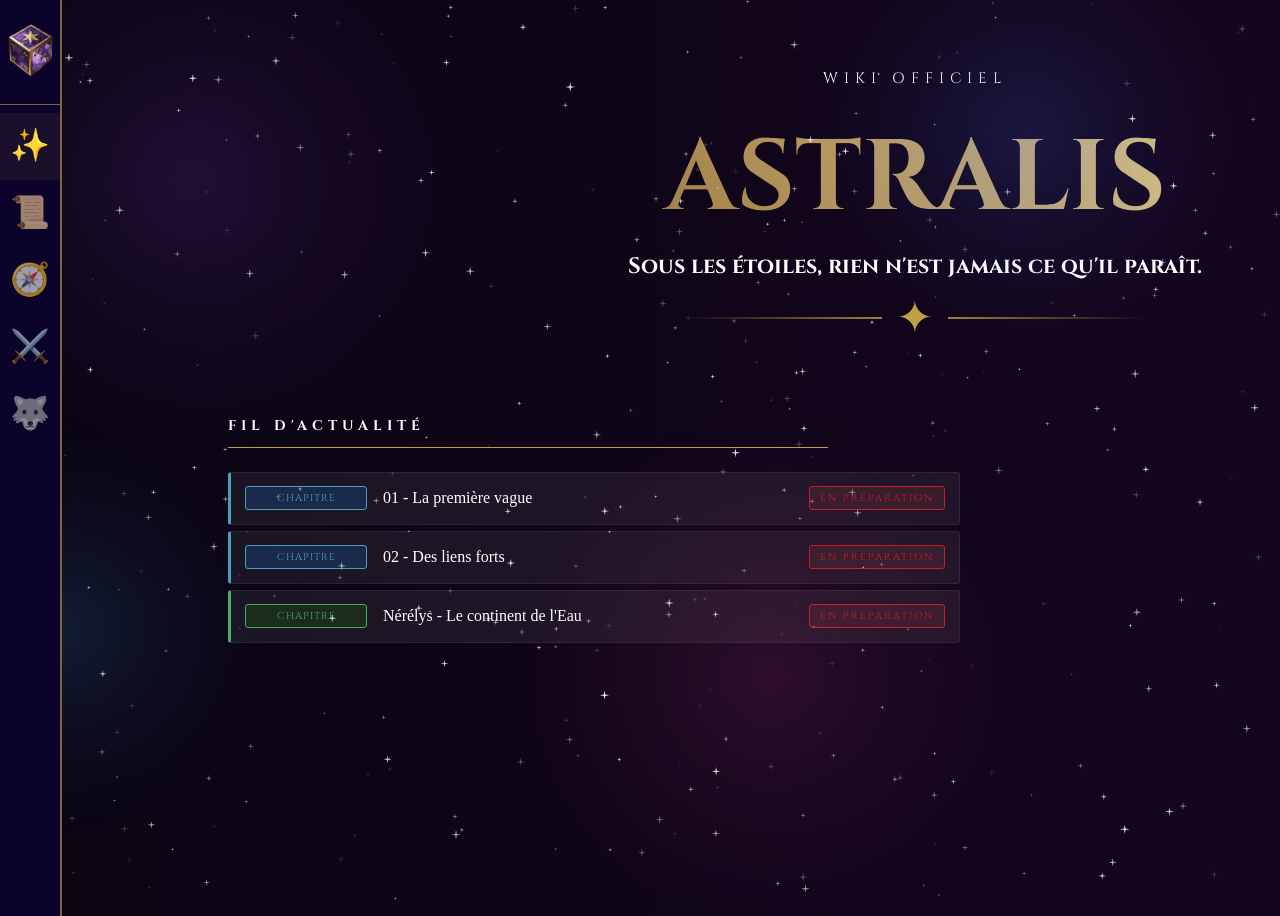
==== accueil.html @ ad4b7b0e "Premier test" ====
<!DOCTYPE html>
<html>
  <head>
    <title>Astralis - Wiki Officiel</title>
    <link rel="icon" type="image/png" href="favicon.png">
    <link rel="stylesheet" href="style.css">
    <link href="https://fonts.googleapis.com/css2?family=Cinzel:wght@700&family=Crimson+Text:ital@1&display=swap" rel="stylesheet">
  </head>
  
  <body>
  <canvas id="stars"></canvas>

    <div class="header">
      <div class="wiki-label">Wiki Officiel</div>
      <h1>ASTRALIS</h1>
      <h3>Sous les étoiles, rien n'est jamais ce qu'il paraît.</h6>
      <div class="divider">
        <div class="divider-line"></div>
        <div class="divider-diamond">✦</div>
        <div class="divider-line"></div>
      </div>
    </div>
    
  <nav>
  <div class="sidebar">
    <div class="sidebar-logo">
    <img class="logo-icon" src="logode.png" alt="Logo Astralis">
    <span class="logo-text">ASTRALIS</span>
  </div>
    <ul>
      <li class="active">
        <a href="accueil.html">
          <span class="sidebar-icon">✨</span>
          <span>Accueil</span>
        </a>
      </li>
      <li>
        <a href="lore.html">
          <span class="sidebar-icon">📜</span>
          <span>Lore</span>
        </a>
      </li>
      <li>
        <a href="carte.html">
          <span class="sidebar-icon">🧭</span>
          <span>Carte</span>
        </a>
      </li>
      <li>
        <a href="personnages.html">
          <span class="sidebar-icon">⚔️</span>
          <span>Héros</span>
        </a>
      </li>
      <li>
        <a href="bestiaire.html">
          <span class="sidebar-icon">🐺</span>
          <span>Bestiaire</span>
        </a>
      </li>
    </ul>
  </div>
  </nav>

  <section class="fil-actu">
  <h2 class="section-titre">Fil d'Actualité</h2>

  <a href="chapitre1.html"
  <div class="actu-item">
    <span class="actu-type chapitre">Chapitre</span>
    <span class="actu-nom">01 - La première vague</span>
    <span class="actu-statut preparation">En préparation</span>
  </div>
  </a>

  <a href="chapitre2.html"
  <div class="actu-item">
    <span class="actu-type chapitre">Chapitre</span>
    <span class="actu-nom">02 - Des liens forts</span>
    <span class="actu-statut preparation">En préparation</span>
  </div>
  </a>

  <a href="nerelys.html"
  <div class="actu-item">
    <span class="actu-type carte">Chapitre</span>
    <span class="actu-nom">Nérélys - Le continent de l'Eau</span>
    <span class="actu-statut preparation">En préparation</span>
  </div>
  </a>

  </section>

  <script src="script.js"></script>
  </body>
</html>
---- style.css ----
/* Fondu entrée accueil */
body {
  animation: fadeIn 1s ease forwards;
}

@keyframes fadeIn {
  from { opacity: 0; }
  to   { opacity: 1; }
}

/* Accueil */
body {
  background: linear-gradient(to right, #0a0513, #15061f);
  display: flex;
  flex-direction: column;
  align-items: flex-start; 
  padding-top: 60px; 
  min-height: 100vh;
  box-sizing: border-box;
}

/* Etoiles */
canvas#stars {
    position: fixed;
    top: 0;
    left: 0;
    width: 100%;
    height: 100%;
    z-index: 0;
    pointer-events: none;
}

.header {
  text-align: center;
  margin-left: 600px;
}

.wiki-label {
  font-family: 'Cinzel', serif;
  font-size: 15px;
  letter-spacing: 6px;
  color: #ffffff;
  text-transform: uppercase;
  margin-bottom: 40px;
}

h1 {
  font-family: 'Cinzel', serif;
  font-size: 100px;
  font-weight: 700;
  color: #c9a84c;
  margin: 0;
  line-height: 1;
  
  color: transparent;
  background-image: linear-gradient(60deg, #9c7944, #ddc78a);
  background-clip: text;
  padding-bottom: .2rem;
}

h3 {
  font-family: 'Cinzel', serif;
  font-size: 22px;
  color: #ffffff;
  margin: 20px;
}

/* Ligne de séparation */

.divider {
  display: flex;
  align-items: center;
  justify-content: center;
  gap: 14px;
  margin-top: -10px;
}

.divider-line {
  width: 200px;
  height: 2px;
  background: linear-gradient(to right, transparent, #c0a046);
  opacity: 0.8;
}

.divider-line:last-child {
  background: linear-gradient(to left, transparent, #c0a046);
}

.divider-diamond {
  color: #c0a046;
  font-size: 45px;
}


/* Menu latéral */
.sidebar {
  position: fixed;
  top: 0px;
  left: -50px;
  width: 110px;
  height: 100vh;
  background-color: #0b0329;
  overflow: hidden;
  transition: width 0.32s cubic-bezier(.4,0,.2,1);
  color: white;
  border-right: 2px solid rgba(201, 168, 76, 0.603);
  z-index: 200;
  display: flex;
  flex-direction: column;
  padding: 20px 0;
  gap: 2px;
}
.sidebar:hover {
  width: 260px;
}
.sidebar li {
  display: flex;
  align-items: center;
  gap: 14px;
  padding: 12px 20px;
  cursor: pointer;
  position: relative;
  color: rgba(230, 229, 229, 0.603);
  transition: color 0.2s, background 0.2s;
  white-space: nowrap;
  font-family: 'Cinzel', serif;
  font-size: 17px;
  letter-spacing: 2px;
}

.sidebar li:hover {
  color: #d6d1c2;
  background: rgba(255, 255, 253, 0.08);
}

.sidebar-icon {
  font-size: 32px;
  min-width: 32px;
  text-align: center;
  flex-shrink: 0;
}
/* Logo Dé */
.sidebar-logo {
  display: flex;
  align-items: center;
  gap: 1px;
  padding: 5px 20px;
  margin-bottom: -10px;
  border-bottom: 1px solid rgba(201, 168, 76, 0.603);
  overflow: hidden;
}

.logo-icon {
  width: 90px;
  height: 90px;
  min-width: 90px;
  object-fit: contain;
  flex-shrink: 0;
  mix-blend-mode: lighten; 
  margin-left: 16px;
  margin-top: -16px;
}

.logo-text {
  font-family: 'Cinzel', serif;
  font-size: 18px;
  letter-spacing: 3px;
  color: #ecd8ac;
  white-space: nowrap;
  opacity: 0;
  transition: opacity 0.2s ease;
  margin-top: -22px;
}

.sidebar:hover .logo-text {
  opacity: 1;
}

.sidebar ul li a {
    text-decoration: none;
    color: inherit;
    display: flex;
    align-items: center;
    gap: 10px;
}

.sidebar ul li.active {
    color: #c9a84c;
    background: rgba(201,168,76,0.08);
}

/* — FIL D'ACTU — */
.fil-actu {
  margin: 60px auto;
  margin-left: 180px;
  max-width: 600px;
  padding: 0 40px;
}

.section-titre {
  font-family: 'Cinzel', serif;
  font-size: 14px;
  letter-spacing: 5px;
  text-transform: uppercase;
  color: #ffffff;
  margin-bottom: 24px;
  padding-bottom: 12px;
  border-bottom: 1px solid #c0a046;
}

.actu-nom {
  color: white; 
}
  

.actu-item {
  display: flex;
  align-items: center;
  gap: 16px;
  padding: 8px 14px;
  margin-bottom: 6px;
  background: rgba(167, 167, 167, 0.103);
  border: 1px solid rgba(255, 255, 255, 0.07);
  border-radius: 3px;
  border-left: 3px solid;
  cursor: pointer;
  transition: all 0.3s ease;
  width: 700px;
  height: 35px;
}

.actu-type {
  font-family: 'Cinzel', serif;
  font-size: 10px;
  letter-spacing: 1px;
  text-transform: uppercase;
  padding: 4px 10px;
  border-radius: 3px;
  border: 1px solid;
  min-width: 100px;
  text-align: center;
}

/* Couleurs par type */
.actu-type.chapitre   { background: #1a2a4a; color: #4a9ebb; border-color: #4a9ebb; }
.actu-type.personnage { background: #424018; color: #c2a731; border-color: #c2a731; }
.actu-type.bestiaire  { background: #2a1010; color: #cf3429; border-color: #cf3429; }
.actu-type.carte      { background: #1c2c1c; color: #4aaa6a; border-color: #4aaa6a; }
.actu-type.divinite   { background: #3b243b; color: #d961e4; border-color: #d961e4; }

.actu-item:has(.actu-type.chapitre)   { border-left-color: #4a9ebb; }
.actu-item:has(.actu-type.personnage) { border-left-color: #c2a731; }
.actu-item:has(.actu-type.bestiaire)  { border-left-color: #cf3429; }
.actu-item:has(.actu-type.carte)      { border-left-color: #4aaa6a; }
.actu-item:has(.actu-type.divinite)   { border-left-color: #d961e4; }

/* Néon hover de la couleur du type */
.actu-item:has(.actu-type.chapitre):hover {
  box-shadow: 0 0 14px rgba(74, 158, 187, 0.5),
              inset 0 0 18px rgba(74, 158, 187, 0.08);
  border-color: rgba(74, 158, 187, 0.4);
  border-left-color: #4a9ebb;
}
.actu-item:has(.actu-type.personnage):hover {
  box-shadow: 0 0 14px rgba(194, 167, 49, 0.5),
              inset 0 0 18px rgba(194, 167, 49, 0.08);
  border-color: rgba(194, 167, 49, 0.4);
  border-left-color: #c2a731;
}
.actu-item:has(.actu-type.bestiaire):hover {
  box-shadow: 0 0 14px rgba(207, 52, 41, 0.5),
              inset 0 0 18px rgba(207, 52, 41, 0.08);
  border-color: rgba(207, 52, 41, 0.4);
  border-left-color: #cf3429;
}
.actu-item:has(.actu-type.carte):hover {
  box-shadow: 0 0 14px rgba(74, 170, 106, 0.5),
              inset 0 0 18px rgba(74, 170, 106, 0.08);
  border-color: rgba(74, 170, 106, 0.4);
  border-left-color: #4aaa6a;
}
.actu-item:has(.actu-type.divinite):hover {
  box-shadow: 0 0 14px rgba(217, 97, 228, 0.5),
              inset 0 0 18px rgba(217, 97, 228, 0.08);
  border-color: rgba(217, 97, 228, 0.4);
  border-left-color: #d961e4;
}

/* Statut fil d'actualité */
.actu-statut {
  font-family: 'Cinzel', serif;
  font-size: 10px;
  letter-spacing: 2px;
  text-transform: uppercase;
  padding: 4px 10px;
  border: 1px solid;
  border-radius: 3px;
  margin-left: auto;
}

.actu-statut.termine  { color: #4aaa6a; border-color: #4aaa6a; background-color: #4aaa6a2a; }
.actu-statut.nouveau  { color: #c0a046; border-color: #c0a046; background-color: #c0a04621; }
.actu-statut.maj      { color: #4a9ebb; border-color: #4a9ebb; background-color: #4a9fbb23;}
.actu-statut.preparation { color: #c91e1e; border-color: #c91e1e; background-color: #bb4a4a23;}

.fil-actu a {
  text-decoration: none;
  color: inherit;
}

/* Lore */
/*Cases */
.arcs-section {
  padding: 60px 40px;
  display: flex;
  justify-content: center;
  margin-left: -85px;
}

.arcs-grid {
  display: grid;
  grid-template-columns: repeat(4, 160px);
  gap: 20px;
}

.arc-card {
  border: 1px solid #c9a84c;
  border-radius: 8px;
  padding: 24px 16px;
  display: flex;
  flex-direction: column;
  align-items: center;
  gap: 10px;
  background: rgba(255, 255, 255, 0.04);
  cursor:pointer ;
  transition: background 0.3s, box-shadow 0.3s;
}

.arc-card:hover {
  background: rgba(201, 168, 76, 0.1);
  box-shadow: 0 0 12px rgba(201, 168, 76, 0.3);
}

.arc-number {
  font-family: 'Cinzel', serif;
  font-size: 1.4rem;
  color: #c9a84c;
}

.arc-title {
  font-family: 'Cinzel', serif;
  font-size: 0.75rem;
  color: #ffffff;
  text-align: center;
  letter-spacing: 0.05em;
  text-transform: uppercase;
}

.arc-link {
  text-decoration: none;
  color: inherit;
}

/*Spoil Warning */
.spoil-zone {
  position: relative;
  margin-left: -20px;
  margin-top: 300px;
  max-width: 660px;
  min-height: 300px;
}

.spoil-nuage {
  position: absolute;
  inset: -80px -120px;
  z-index: 2;
  display: flex;
  align-items: center;
  justify-content: center;
  transition: opacity 1.5s ease, filter 1.5s ease;
}

.nuage-img {
  position: absolute;
  inset: 0;
  width: 200%;
  height: 130%;
  object-fit: cover;
  opacity: 0.70;
  margin-left: -300px;
}

.spoil-texte-zone {
  position: relative;
  z-index: 3;
  display: flex;
  flex-direction: column;
  align-items: center;
  gap: 30px;
  text-align: center;
  padding: 150px;
  margin-top: 100px;
}

.spoil-nuage.dissipe {
  opacity: 0;
  filter: blur(20px);
  pointer-events: none;
}

.spoil-content {
  filter: blur(8px);
  transition: filter 1.5s ease;
}

.spoil-zone:has(.dissipe) .spoil-content {
  filter: none;
}

.spoil-message p {
  font-family: 'Cinzel', serif;
  font-size: 1,5rem;
  color: #e8d8a0;
  line-height: 2;
  letter-spacing: 0.06em;
  text-align: center;
  text-shadow: 0 0 12px rgba(70, 16, 170, 0.658);
  margin-bottom: 30px;
}

.spoil-message em {
  color: #c9a84c;
}

.spoil-passer {
  font-family: 'Cinzel', serif;
  font-size: 0.78rem;
  letter-spacing: 0.15em;
  color: #1a0f2e;
  background: #c9a84c;
  border: none;
  border-radius: 50px;
  padding: 10px 28px;
  cursor: pointer;
  transition: background 0.3s, box-shadow 0.3s;
}

.spoil-passer:hover {
  background: #e8d8a0;
  box-shadow: 0 0 14px rgba(201, 168, 76, 0.4);
}

/* Lore Spoil */
.spoil-content p {
  font-family: 'Crimson Text', Georgia, serif;
  font-size: 1.30rem;
  line-height: 2;
  color: #d3c4a0;
  margin-bottom: 28px;
  text-align: left;
}

.lore-titre {
  font-family: 'Cinzel', serif;
  color: #c9a84c;
  font-weight: 700;
  font-size: 1.2rem;
}

/* Chapitres */ 
.chapitre-wrapper {
  margin-left: 400px;
  margin-top: 100px;
  padding: 60px 60px 80px 60px;
  max-width: 820px;
  color: #e8d8a0;
  min-height: 100vh;
}

.chapitre-content {
  background: rgba(10, 5, 25, 0.6);
  backdrop-filter: blur(4px);
  border-radius: 30px;
  padding: 40px 50px;
  margin-bottom: 100px;
}

.chapitre-header {
  text-align: center;
  margin-bottom: 60px;
}

.chapitre-label {
  font-family: 'Cinzel', serif;
  font-size: 0.85rem;
  letter-spacing: 0.25em;
  color: #ffffff;
  margin-bottom: 12px;
}

.chapitre-title {
  font-family: 'Cinzel', serif;
  font-size: 2.4rem;
  color: #c9a84c;
  font-weight: 700;
  margin-bottom: 24px;
}

.chapitre-content p {
  font-family: 'Crimson Text', Georgia, serif;
  font-size: 1.30rem;
  line-height: 2;
  color: #d3c4a0;
  margin-bottom: 28px;
  text-align: left;
}

.chapitre-content .italique {
  font-style: italic;
  color: #c8bfa0;
}

.dialogue-block {
  border-left: 2px solid #bbac78;
  padding-left: 24px;
  margin: 32px 0;
}

.dialogue-block p {
  font-family: 'Crimson Text', Georgia, serif;
  font-size: 1.3rem;
  line-height: 2;
  color: #d6d6d6;
  margin-bottom: 16px;
}

.chapitre-nav {
  margin-top: 80px;
  padding-top: 50px;
  border-top: 1px solid #c9a84c33;
  display: flex;
  justify-content: center;
  padding-bottom: 60px;
}

.chapitre-retour {
  font-family: 'Cinzel', serif;
  font-size: 0.85rem;
  color: #c9a84c;
  text-decoration: none;
  letter-spacing: 0.1em;
  transition: color 0.3s, background 0.3s, box-shadow 0.3s;
  border: 1px solid #c9a84c;
  border-radius: 50px;
  padding: 10px 28px;
}

.chapitre-retour:hover {
  color: #1a0f2e;
  background: #c9a84c;
  box-shadow: 0 0 14px rgba(201, 168, 76, 0.4);
}
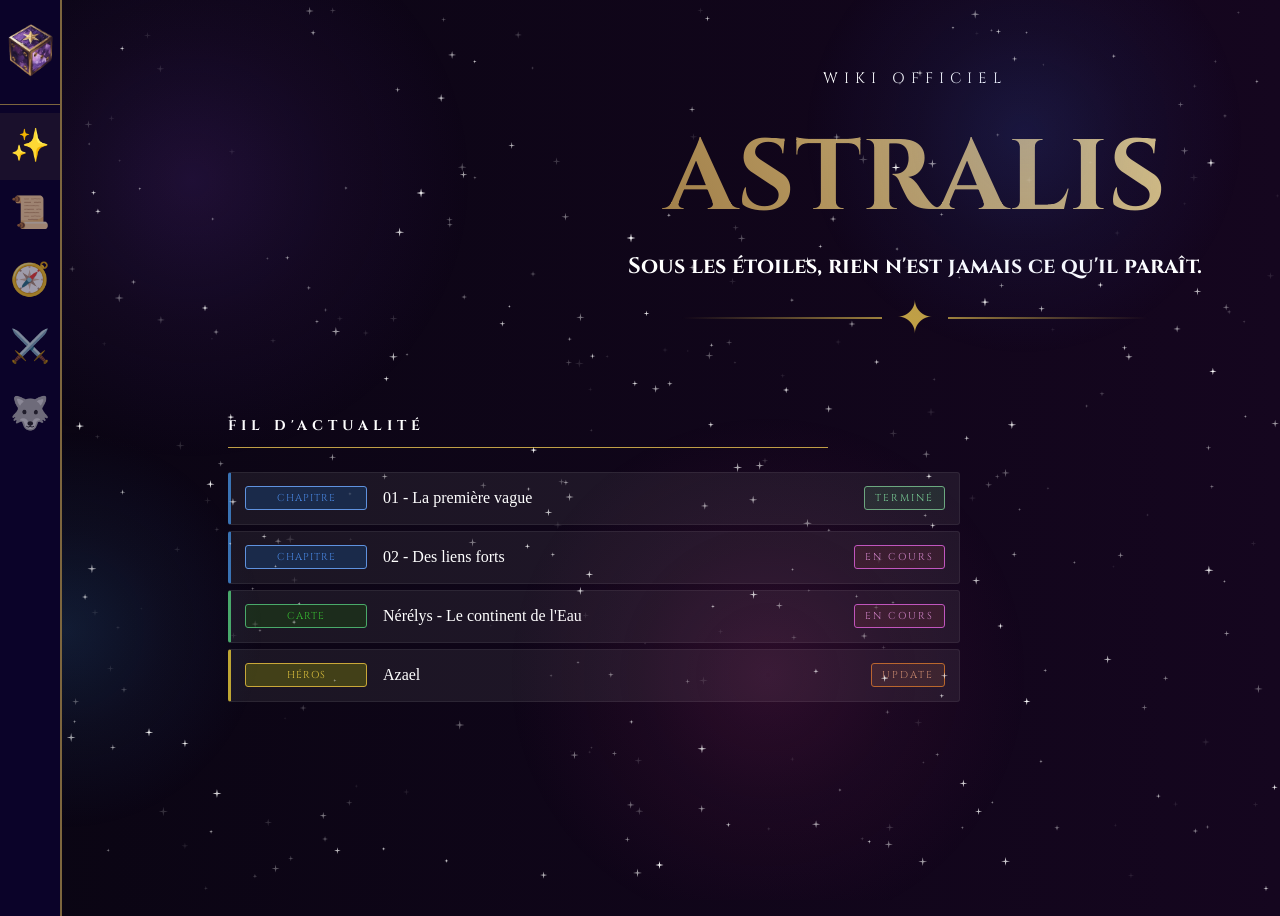
==== commit 20a1d0ca: "Accueil, Lore, Chap 1" ====
--- a/accueil.html
+++ b/accueil.html
@@ -5,6 +5,8 @@
     <link rel="icon" type="image/png" href="favicon.png">
     <link rel="stylesheet" href="style.css">
     <link href="https://fonts.googleapis.com/css2?family=Cinzel:wght@700&family=Crimson+Text:ital@1&display=swap" rel="stylesheet">
+    <meta charset="UTF-8">
+    <meta name="viewport" content="width=device-width, initial-scale=1.0">
   </head>
   
   <body>
@@ -13,7 +15,7 @@
     <div class="header">
       <div class="wiki-label">Wiki Officiel</div>
       <h1>ASTRALIS</h1>
-      <h3>Sous les étoiles, rien n'est jamais ce qu'il paraît.</h6>
+      <h3>Sous les étoiles, rien n'est jamais ce qu'il paraît.</h3>
       <div class="divider">
         <div class="divider-line"></div>
         <div class="divider-diamond">✦</div>
@@ -65,27 +67,35 @@
   <section class="fil-actu">
   <h2 class="section-titre">Fil d'Actualité</h2>
 
-  <a href="chapitre1.html"
+  <a href="chapitre1.html">
   <div class="actu-item">
     <span class="actu-type chapitre">Chapitre</span>
     <span class="actu-nom">01 - La première vague</span>
-    <span class="actu-statut preparation">En préparation</span>
+    <span class="actu-statut termine">Terminé</span>
   </div>
   </a>
 
-  <a href="chapitre2.html"
+  <a href="chapitre2.html">
   <div class="actu-item">
     <span class="actu-type chapitre">Chapitre</span>
     <span class="actu-nom">02 - Des liens forts</span>
-    <span class="actu-statut preparation">En préparation</span>
+    <span class="actu-statut preparation">En cours</span>
   </div>
   </a>
 
-  <a href="nerelys.html"
+  <a href="nerelys.html"> 
   <div class="actu-item">
-    <span class="actu-type carte">Chapitre</span>
+    <span class="actu-type carte">Carte</span>
     <span class="actu-nom">Nérélys - Le continent de l'Eau</span>
-    <span class="actu-statut preparation">En préparation</span>
+    <span class="actu-statut preparation">En cours</span>
+  </div>
+  </a>
+
+  <a href="personnages.html"> 
+  <div class="actu-item">
+    <span class="actu-type personnage">Héros</span>
+    <span class="actu-nom">Azael</span>
+    <span class="actu-statut maj">Update</span>
   </div>
   </a>
 
--- a/style.css
+++ b/style.css
@@ -242,17 +242,17 @@
 }
 
 /* Couleurs par type */
-.actu-type.chapitre   { background: #1a2a4a; color: #4a9ebb; border-color: #4a9ebb; }
-.actu-type.personnage { background: #424018; color: #c2a731; border-color: #c2a731; }
-.actu-type.bestiaire  { background: #2a1010; color: #cf3429; border-color: #cf3429; }
-.actu-type.carte      { background: #1c2c1c; color: #4aaa6a; border-color: #4aaa6a; }
-.actu-type.divinite   { background: #3b243b; color: #d961e4; border-color: #d961e4; }
-
-.actu-item:has(.actu-type.chapitre)   { border-left-color: #4a9ebb; }
+.actu-type.chapitre   { background: #1a2a4a; color: #4986e0; border-color: #5f92df; }
+.actu-type.personnage { background: #424018; color: #ddc03e; border-color: #caa839; }
+.actu-type.bestiaire  { background: #2a1010; color: #e9493e; border-color: #c7271b; }
+.actu-type.carte      { background: #1c2c1c; color: #38bd33; border-color: #4aaa6a; }
+.actu-type.divinite   { background: #342741; color: #a281d6; border-color: #704fbe; }
+
+.actu-item:has(.actu-type.chapitre)   { border-left-color: #3a73b4; }
 .actu-item:has(.actu-type.personnage) { border-left-color: #c2a731; }
 .actu-item:has(.actu-type.bestiaire)  { border-left-color: #cf3429; }
 .actu-item:has(.actu-type.carte)      { border-left-color: #4aaa6a; }
-.actu-item:has(.actu-type.divinite)   { border-left-color: #d961e4; }
+.actu-item:has(.actu-type.divinite)   { border-left-color: #5c2a96; }
 
 /* Néon hover de la couleur du type */
 .actu-item:has(.actu-type.chapitre):hover {
@@ -298,10 +298,10 @@
   margin-left: auto;
 }
 
-.actu-statut.termine  { color: #4aaa6a; border-color: #4aaa6a; background-color: #4aaa6a2a; }
-.actu-statut.nouveau  { color: #c0a046; border-color: #c0a046; background-color: #c0a04621; }
-.actu-statut.maj      { color: #4a9ebb; border-color: #4a9ebb; background-color: #4a9fbb23;}
-.actu-statut.preparation { color: #c91e1e; border-color: #c91e1e; background-color: #bb4a4a23;}
+.actu-statut.termine  { color: #7ad498; border-color: #6baa80; background-color: #4aaa6a2a; }
+.actu-statut.maj  { color: #cc906e; border-color: #bb6b29; background-color: #ce844721; }
+.actu-statut.nouveau      { color: #79ddd5; border-color: #359fc2; background-color: #68b8d323;}
+.actu-statut.preparation { color: #d188cb; border-color: #c258c2; background-color: #bb4a4a23;}
 
 .fil-actu a {
   text-decoration: none;
@@ -419,7 +419,7 @@
 
 .spoil-message p {
   font-family: 'Cinzel', serif;
-  font-size: 1,5rem;
+  font-size: 1.5rem;
   color: #e8d8a0;
   line-height: 2;
   letter-spacing: 0.06em;
@@ -561,3 +561,246 @@
   box-shadow: 0 0 14px rgba(201, 168, 76, 0.4);
 }
 
+/* Version téléphone */
+@media (max-width: 768px) {
+
+  body {
+    align-items: stretch;
+    padding-top: 30px;
+    padding-left: 64px;      
+  }
+
+  .sidebar,
+  .sidebar:hover {
+    top: auto;
+    bottom: 0;
+    left: 0;
+    width: 100%;
+    height: 76px;
+    flex-direction: row;
+    padding: 0;
+    gap: 0;
+    border-right: none;
+    border-top: 2px solid rgba(201, 168, 76, 0.603);
+    transition: none;
+  }
+
+  .sidebar-logo {
+    display: none;
+  }
+
+  .sidebar ul {
+    display: flex;
+    flex-direction: row;
+    width: 100%;
+    margin: 0;
+    padding: 0;
+    list-style: none;
+  }
+
+  .sidebar ul li {
+    flex: 1;
+    height: 76px;
+    padding: 0;
+    gap: 0;
+    justify-content: center;
+    font-size: 10px;
+    letter-spacing: 0.5px;
+  }
+
+  .sidebar ul li a {
+    flex-direction: column;   
+    justify-content: center;
+    align-items: center;
+    gap: 4px;
+    width: 100%;
+    height: 100%;
+  }
+
+  .sidebar-icon {
+    font-size: 26px;
+    min-width: 0;
+    line-height: 1;
+  }
+
+  body {
+    padding-left: 0;
+    padding-bottom: 96px;
+  }
+  
+  /* En-tête */
+  .header {
+    margin-left: 0;
+    padding: 0 12px;
+  }
+  .wiki-label {
+    font-size: 11px;
+    letter-spacing: 4px;
+    margin-bottom: 20px;
+  }
+  h1 {
+    font-size: clamp(34px, 11vw, 64px);
+  }
+  h3 {
+    font-size: 14px;
+    margin: 14px 0;
+  }
+  .divider { margin-top: 0; gap: 8px; }
+  .divider-line { width: 50px; }
+  .divider-diamond { font-size: 30px; }
+
+  /* Fil d'actualité */
+  .fil-actu {
+    margin: 30px 0;
+    margin-left: 0;
+    padding: 0 12px;
+    max-width: none;
+  }
+  .section-titre {
+    font-size: 10px;
+    letter-spacing: 3px;
+  }
+  .fil-actu a {
+    display: block;
+  }
+    .actu-item {
+    width: auto;
+    height: auto;
+    display: grid;
+    grid-template-columns: 80px 1fr;  
+    align-items: center;
+    gap: 8px 10px;
+    padding: 10px;
+  }
+  .actu-type {
+    grid-column: 1;
+    grid-row: 1;
+    min-width: 0;
+    width: 100%;                        
+    box-sizing: border-box;
+    font-size: 11px;
+    padding: 3px 0;
+    white-space: nowrap;
+    text-align: center;
+    align-self: center;
+  }
+  .actu-nom {
+    grid-column: 2;
+    grid-row: 1;
+    align-self: center;     
+    justify-self: start;   
+    text-align: left;
+    margin: 4px;
+    font-size: 18px;
+    margin-bottom: -25px;
+  }
+  .actu-statut {
+    grid-column: 1 / -1;  
+    grid-row: 2;
+    justify-self: start;
+    margin-left: 0px;
+    font-size: 10px;
+    letter-spacing: 1px;
+    padding: 3px 6px;
+    white-space: nowrap;
+  }
+
+    /* ===== Page Lore ===== */
+  .arcs-section {
+    margin-left: 0;
+    padding: 20px 0;
+    width: 100%;
+  }
+  .arcs-grid {
+    grid-template-columns: repeat(2, 1fr);
+    gap: 12px;
+    width: 100%;
+    padding: 0 16px;
+    box-sizing: border-box;
+  }
+  .arc-card {
+    padding: 18px 10px;
+  }
+
+  /* Zone de spoil */
+  .spoil-zone {
+    margin: 120px 16px 0;
+    max-width: none;
+    min-height: 0px;
+  }
+  .spoil-nuage {
+    inset: 80px -80px;
+    overflow: hidden;
+  }
+    .nuage-img {
+    width: 110%;
+    height: 110%;
+    margin-left: 43px;
+    margin-top: -50px;
+    object-fit: cover;
+  }
+  .spoil-texte-zone {
+    padding: 40px 20px;
+    margin-top: -110px;
+    gap: 20px;
+  }
+  .spoil-message p {
+    font-size: 0.90rem;
+    line-height: 1.7;
+    margin-bottom: 30px;
+  }
+  .spoil-content p {
+    font-size: 1.05rem;
+    line-height: 1.8;
+  }
+
+  /* ===== Page Chapitre ===== */
+  .chapitre-wrapper {
+    margin-left: 0;
+    margin-top: 20px;
+    padding: 10px 12px 40px;
+    max-width: 100%;
+    box-sizing: border-box;
+    min-height: auto;
+  }
+  .chapitre-header {
+    margin-bottom: 30px;
+  }
+  .chapitre-label {
+    font-size: 0.7rem;
+    letter-spacing: 0.2em;
+  }
+  .chapitre-title {
+    font-size: clamp(1.5rem, 7vw, 2rem);
+    line-height: 1.2;
+    margin-bottom: 16px;
+  }
+  .chapitre-content {
+    padding: 22px 16px;
+    border-radius: 18px;
+    margin-bottom: 40px;
+  }
+  .chapitre-content p {
+    font-size: 1.05rem;
+    line-height: 1.8;
+    margin-bottom: 20px;
+  }
+  .dialogue-block {
+    padding-left: 14px;
+    margin: 22px 0;
+  }
+  .dialogue-block p {
+    font-size: 1.05rem;
+    line-height: 1.8;
+  }
+  .chapitre-nav {
+    margin-top: 40px;
+    padding-top: 30px;
+    padding-bottom: 20px;
+  }
+  .chapitre-retour {
+    font-size: 0.75rem;
+    padding: 9px 20px;
+  }
+}
+
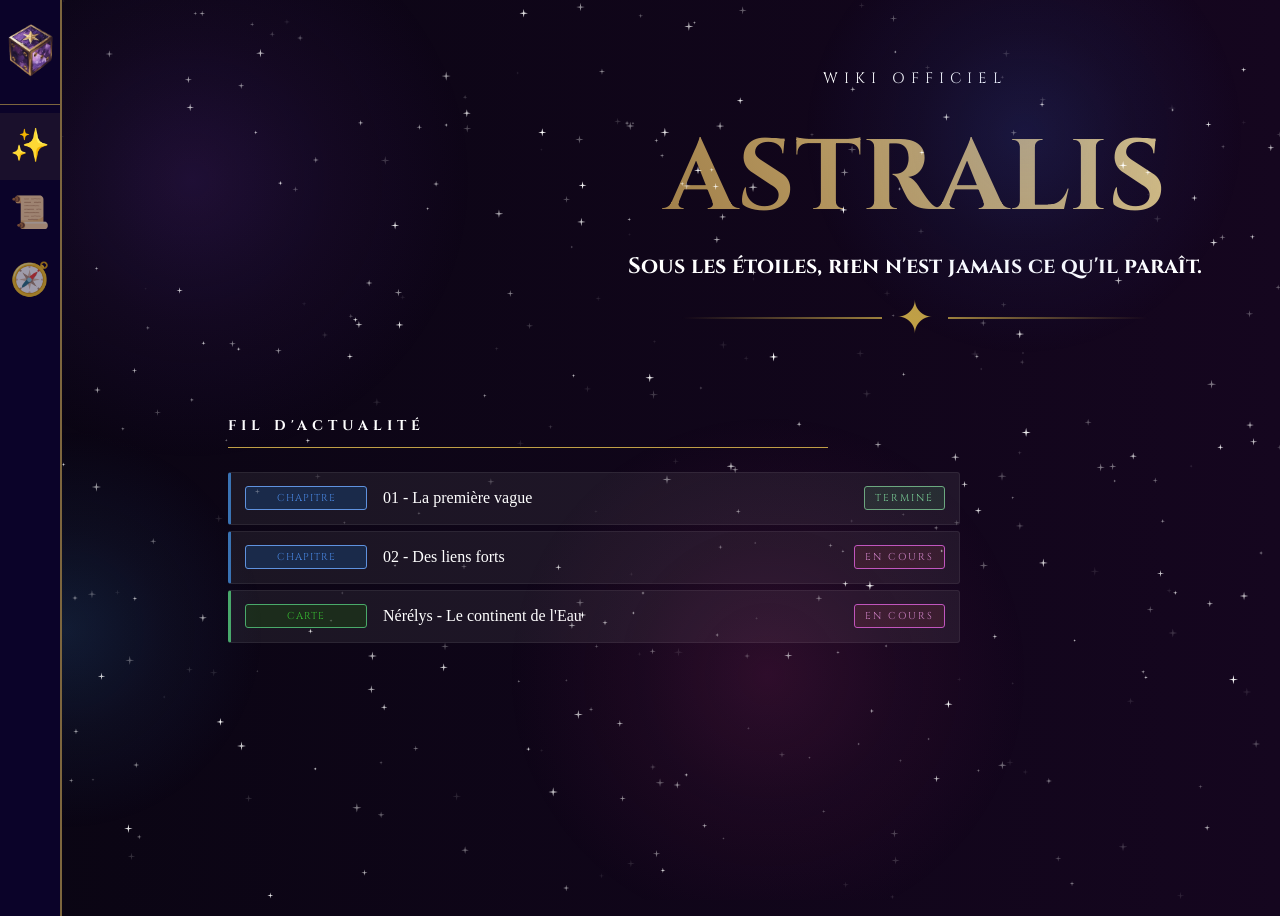
==== commit e8aa8025: "MaJ du Lore" ====
--- a/accueil.html
+++ b/accueil.html
@@ -48,18 +48,6 @@
           <span>Carte</span>
         </a>
       </li>
-      <li>
-        <a href="personnages.html">
-          <span class="sidebar-icon">⚔️</span>
-          <span>Héros</span>
-        </a>
-      </li>
-      <li>
-        <a href="bestiaire.html">
-          <span class="sidebar-icon">🐺</span>
-          <span>Bestiaire</span>
-        </a>
-      </li>
     </ul>
   </div>
   </nav>
@@ -91,14 +79,6 @@
   </div>
   </a>
 
-  <a href="personnages.html"> 
-  <div class="actu-item">
-    <span class="actu-type personnage">Héros</span>
-    <span class="actu-nom">Azael</span>
-    <span class="actu-statut maj">Update</span>
-  </div>
-  </a>
-
   </section>
 
   <script src="script.js"></script>
--- a/style.css
+++ b/style.css
@@ -724,20 +724,25 @@
 
   /* Zone de spoil */
   .spoil-zone {
-    margin: 120px 16px 0;
+    margin: 120px 4% 0;
     max-width: none;
-    min-height: 0px;
+    min-height: 0;
   }
   .spoil-nuage {
-    inset: 80px -80px;
-    overflow: hidden;
-  }
-    .nuage-img {
-    width: 110%;
-    height: 110%;
-    margin-left: 43px;
-    margin-top: -50px;
-    object-fit: cover;
+    inset: 10% 0;
+    overflow: visible;
+    container-type: size;     
+  }
+  .nuage-img {
+    inset: auto;            
+    top: 50%;
+    left: 38%;
+    width: 350cqh;        
+    height: 180cqw;         
+    margin: 0;
+    object-fit: contain;
+    object-position: center;
+    transform: translate(-50%, -50%) rotate(90deg);
   }
   .spoil-texte-zone {
     padding: 40px 20px;
@@ -745,12 +750,13 @@
     gap: 20px;
   }
   .spoil-message p {
-    font-size: 0.90rem;
+    font-size: 0.85rem;
     line-height: 1.7;
     margin-bottom: 30px;
+    margin-top: 20px;
   }
   .spoil-content p {
-    font-size: 1.05rem;
+    font-size: 1.10rem;
     line-height: 1.8;
   }
 
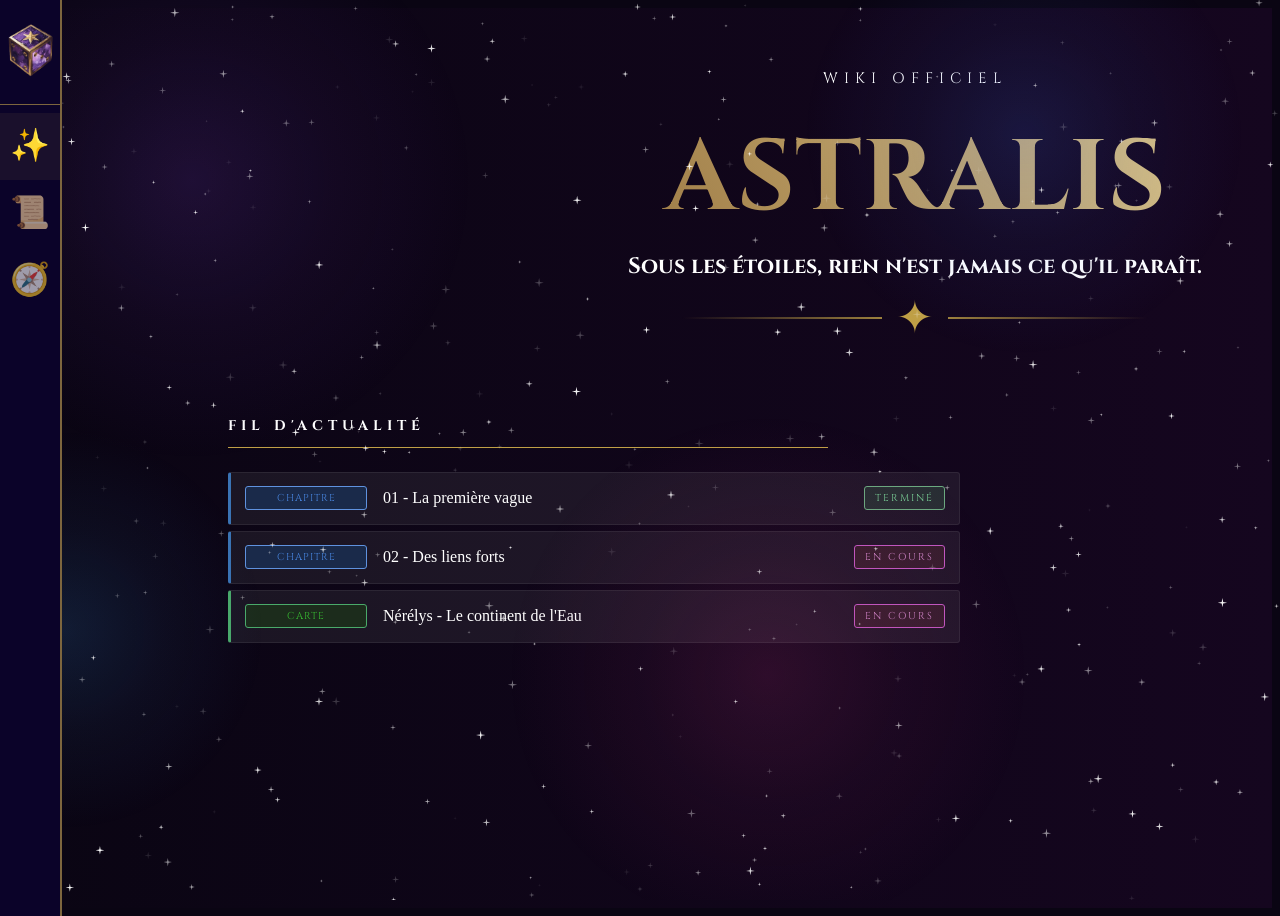
==== commit 076d11b4: "Fix scroll" ====
--- a/accueil.html
+++ b/accueil.html
@@ -6,7 +6,7 @@
     <link rel="stylesheet" href="style.css">
     <link href="https://fonts.googleapis.com/css2?family=Cinzel:wght@700&family=Crimson+Text:ital@1&display=swap" rel="stylesheet">
     <meta charset="UTF-8">
-    <meta name="viewport" content="width=device-width, initial-scale=1.0">
+    <meta name="viewport" content="width=device-width, initial-scale=1.0, maximum-scale=1.0, viewport-fit=cover">
   </head>
   
   <body>
--- a/style.css
+++ b/style.css
@@ -1,3 +1,14 @@
+html {
+  background: #0a0513;          /* même couleur que ton body : plus de blanc derrière */
+  overflow-x: clip;
+  overscroll-behavior: none;
+}
+body {
+  overflow-x: clip;
+  max-width: 100%;
+  touch-action: pan-y;          /* seul le scroll vertical est autorisé au doigt */
+}
+
 /* Fondu entrée accueil */
 body {
   animation: fadeIn 1s ease forwards;
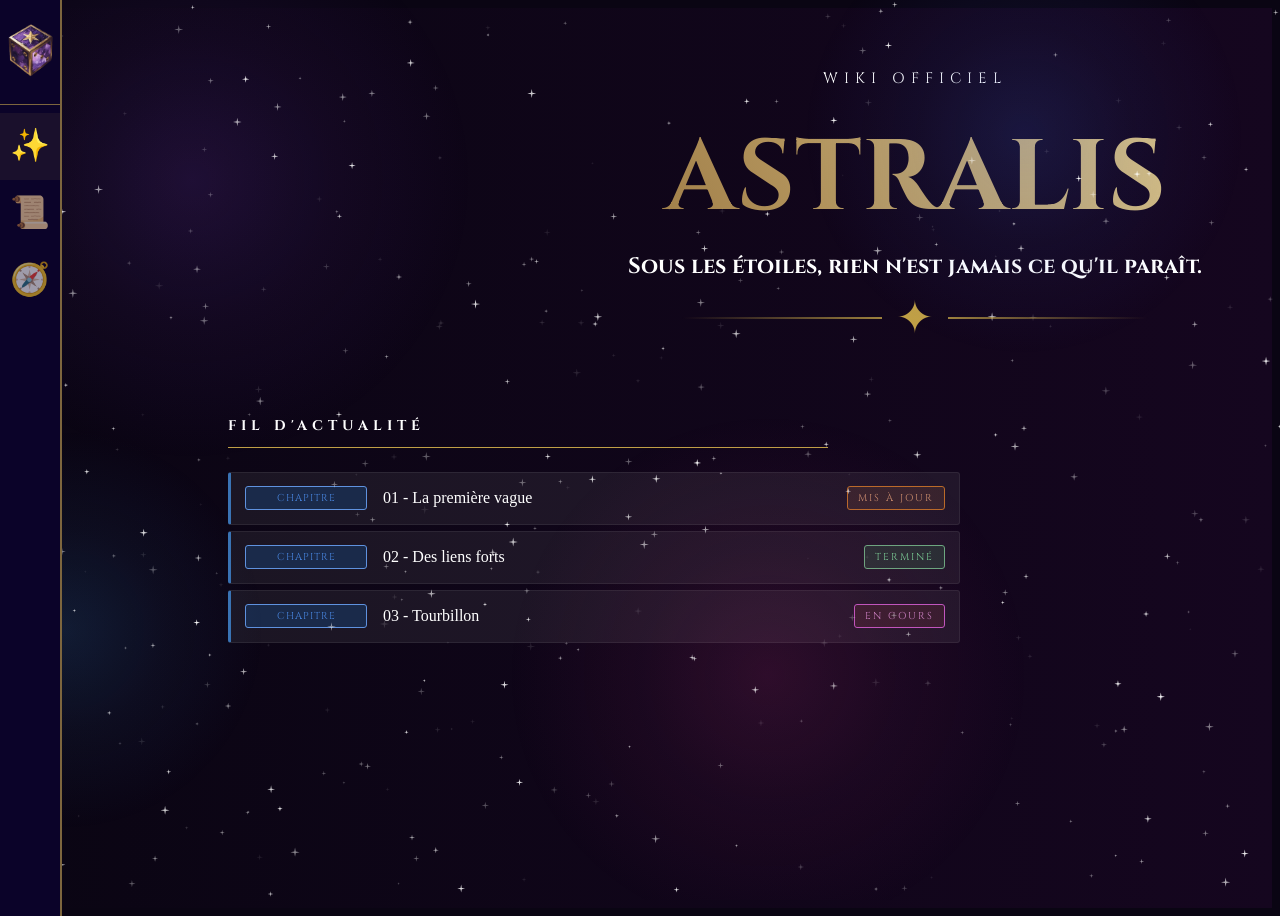
==== commit bbcded4d: "Chapitre 3 partie 1" ====
--- a/accueil.html
+++ b/accueil.html
@@ -59,7 +59,7 @@
   <div class="actu-item">
     <span class="actu-type chapitre">Chapitre</span>
     <span class="actu-nom">01 - La première vague</span>
-    <span class="actu-statut termine">Terminé</span>
+    <span class="actu-statut maj">Mis à jour</span>
   </div>
   </a>
 
@@ -67,14 +67,14 @@
   <div class="actu-item">
     <span class="actu-type chapitre">Chapitre</span>
     <span class="actu-nom">02 - Des liens forts</span>
-    <span class="actu-statut preparation">En cours</span>
+    <span class="actu-statut termine">Terminé</span>
   </div>
   </a>
 
-  <a href="nerelys.html"> 
+  <a href="chapitre3.html"> 
   <div class="actu-item">
-    <span class="actu-type carte">Carte</span>
-    <span class="actu-nom">Nérélys - Le continent de l'Eau</span>
+    <span class="actu-type chapitre">Chapitre</span>
+    <span class="actu-nom">03 - Tourbillon</span>
     <span class="actu-statut preparation">En cours</span>
   </div>
   </a>
--- a/style.css
+++ b/style.css
@@ -334,16 +334,26 @@
   gap: 20px;
 }
 
+.arc-link {
+  text-decoration: none;
+  color: inherit;
+  display: flex;          
+}
+
 .arc-card {
+  width: 100%;            
+  min-height: 120px;    
+  box-sizing: border-box;
   border: 1px solid #c9a84c;
   border-radius: 8px;
   padding: 24px 16px;
   display: flex;
   flex-direction: column;
   align-items: center;
+  justify-content: center; 
   gap: 10px;
   background: rgba(255, 255, 255, 0.04);
-  cursor:pointer ;
+  cursor: pointer;
   transition: background 0.3s, box-shadow 0.3s;
 }
 
@@ -365,11 +375,6 @@
   text-align: center;
   letter-spacing: 0.05em;
   text-transform: uppercase;
-}
-
-.arc-link {
-  text-decoration: none;
-  color: inherit;
 }
 
 /*Spoil Warning */
@@ -542,6 +547,30 @@
   font-size: 1.3rem;
   line-height: 2;
   color: #d6d6d6;
+  margin-bottom: 16px;
+}
+
+.dialogue-reve-block {
+  border-left: 2px solid #bbac78;
+  padding-left: 24px;
+  margin: 32px 0;
+}
+
+.dialogue-reve-block p {
+  font-family: 'Crimson Text', Georgia, serif;
+  font-size: 1.3rem;
+  line-height: 2;
+  color: #e99ccd;
+  font-style: italic;
+  margin-bottom: 16px;
+}
+
+.reve-block p {
+  font-family: 'Crimson Text', Georgia, serif;
+  font-size: 1.3rem;
+  line-height: 2;
+  color: #e99ccd;
+  font-style: italic;
   margin-bottom: 16px;
 }
 
@@ -721,6 +750,8 @@
     margin-left: 0;
     padding: 20px 0;
     width: 100%;
+    position: relative;
+    z-index: 5;
   }
   .arcs-grid {
     grid-template-columns: repeat(2, 1fr);
@@ -731,6 +762,8 @@
   }
   .arc-card {
     padding: 18px 10px;
+    position: relative;
+    z-index: 5;
   }
 
   /* Zone de spoil */
@@ -742,7 +775,8 @@
   .spoil-nuage {
     inset: 10% 0;
     overflow: visible;
-    container-type: size;     
+    container-type: size;
+    pointer-events: none;      
   }
   .nuage-img {
     inset: auto;            
@@ -760,6 +794,11 @@
     margin-top: -110px;
     gap: 20px;
   }
+  .spoil-texte-zone,
+  .spoil-passer {
+  pointer-events: auto;
+}
+  }
   .spoil-message p {
     font-size: 0.85rem;
     line-height: 1.7;
@@ -771,53 +810,5 @@
     line-height: 1.8;
   }
 
-  /* ===== Page Chapitre ===== */
-  .chapitre-wrapper {
-    margin-left: 0;
-    margin-top: 20px;
-    padding: 10px 12px 40px;
-    max-width: 100%;
-    box-sizing: border-box;
-    min-height: auto;
-  }
-  .chapitre-header {
-    margin-bottom: 30px;
-  }
-  .chapitre-label {
-    font-size: 0.7rem;
-    letter-spacing: 0.2em;
-  }
-  .chapitre-title {
-    font-size: clamp(1.5rem, 7vw, 2rem);
-    line-height: 1.2;
-    margin-bottom: 16px;
-  }
-  .chapitre-content {
-    padding: 22px 16px;
-    border-radius: 18px;
-    margin-bottom: 40px;
-  }
-  .chapitre-content p {
-    font-size: 1.05rem;
-    line-height: 1.8;
-    margin-bottom: 20px;
-  }
-  .dialogue-block {
-    padding-left: 14px;
-    margin: 22px 0;
-  }
-  .dialogue-block p {
-    font-size: 1.05rem;
-    line-height: 1.8;
-  }
-  .chapitre-nav {
-    margin-top: 40px;
-    padding-top: 30px;
-    padding-bottom: 20px;
-  }
-  .chapitre-retour {
-    font-size: 0.75rem;
-    padding: 9px 20px;
-  }
-}
-
+  
+
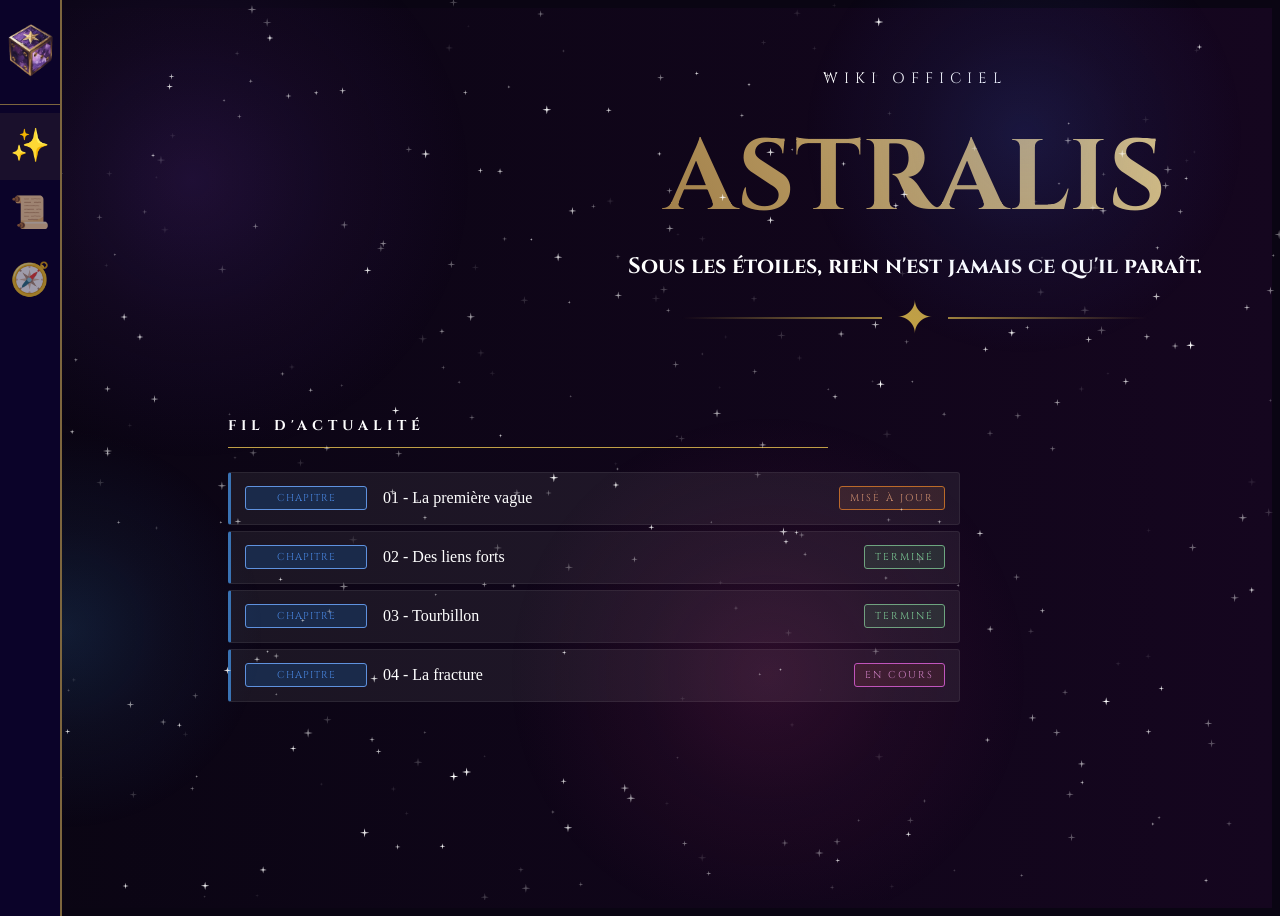
==== commit f77be932: "Chapitre 4 pas fini" ====
--- a/accueil.html
+++ b/accueil.html
@@ -4,7 +4,7 @@
     <title>Astralis - Wiki Officiel</title>
     <link rel="icon" type="image/png" href="favicon.png">
     <link rel="stylesheet" href="style.css">
-    <link href="https://fonts.googleapis.com/css2?family=Cinzel:wght@700&family=Crimson+Text:ital@1&display=swap" rel="stylesheet">
+    <link href="https://fonts.googleapis.com/css2?family=Cinzel:wght@700&family=Crimson+Text:ital,wght@0,400;1,400&display=swap" rel="stylesheet">
     <meta charset="UTF-8">
     <meta name="viewport" content="width=device-width, initial-scale=1.0, maximum-scale=1.0, viewport-fit=cover">
   </head>
@@ -59,7 +59,7 @@
   <div class="actu-item">
     <span class="actu-type chapitre">Chapitre</span>
     <span class="actu-nom">01 - La première vague</span>
-    <span class="actu-statut maj">Mis à jour</span>
+    <span class="actu-statut maj">Mise à jour</span>
   </div>
   </a>
 
@@ -75,6 +75,14 @@
   <div class="actu-item">
     <span class="actu-type chapitre">Chapitre</span>
     <span class="actu-nom">03 - Tourbillon</span>
+    <span class="actu-statut termine">Terminé</span>
+  </div>
+  </a>
+
+  <a href="chapitre4.html"> 
+  <div class="actu-item">
+    <span class="actu-type chapitre">Chapitre</span>
+    <span class="actu-nom">04 - La fracture</span>
     <span class="actu-statut preparation">En cours</span>
   </div>
   </a>
--- a/style.css
+++ b/style.css
@@ -531,11 +531,6 @@
   text-align: left;
 }
 
-.chapitre-content .italique {
-  font-style: italic;
-  color: #c8bfa0;
-}
-
 .dialogue-block {
   border-left: 2px solid #bbac78;
   padding-left: 24px;
@@ -572,6 +567,28 @@
   color: #e99ccd;
   font-style: italic;
   margin-bottom: 16px;
+}
+
+.dialogue-conte-block p {
+  font-family: 'Crimson Text', Georgia, serif;
+  font-size: 1.3rem;
+  line-height: 2;
+  color: #9ccae9;
+  font-style: italic;
+  margin-bottom: 16px;
+}
+
+.conte-block p {
+  font-family: 'Crimson Text', Georgia, serif;
+  font-size: 1.3rem;
+  line-height: 2;
+  color: #9ccae9;
+  font-style: italic;
+  margin-bottom: 16px;
+}
+.conte {
+  font-style: italic;
+  color: #8fb4e3;
 }
 
 .chapitre-nav {
@@ -599,6 +616,109 @@
   color: #1a0f2e;
   background: #c9a84c;
   box-shadow: 0 0 14px rgba(201, 168, 76, 0.4);
+}
+
+/* Marque-pages */
+.marquepage-bar {
+  position: fixed;
+  right: 24px;
+  bottom: 24px;
+  z-index: 150;
+  display: flex;
+  flex-direction: column;
+  align-items: flex-end;
+  gap: 10px;
+}
+
+.marquepage-reprise {
+  display: none;
+  gap: 6px;
+}
+
+.marquepage-btn {
+  font-family: 'Cinzel', serif;
+  font-size: 0.75rem;
+  letter-spacing: 0.08em;
+  color: #c9a84c;
+  background: rgba(10, 5, 25, 0.85);
+  backdrop-filter: blur(4px);
+  border: 1px solid #c9a84c;
+  border-radius: 50px;
+  padding: 10px 20px;
+  cursor: pointer;
+  transition: color 0.3s, background 0.3s, box-shadow 0.3s;
+}
+
+.marquepage-btn:hover {
+  color: #1a0f2e;
+  background: #c9a84c;
+  box-shadow: 0 0 14px rgba(201, 168, 76, 0.4);
+}
+
+.marquepage-effacer {
+  padding: 10px 14px;
+}
+
+.marquepage-ruban {
+  display: none;
+  position: absolute;
+  left: 10px;
+  font-size: 1.5rem;
+  line-height: 1;
+  transform: translateY(-50%);
+  pointer-events: none;
+  filter: drop-shadow(0 0 6px rgba(201, 168, 76, 0.7));
+}
+
+.marquepage-toast {
+  position: fixed;
+  left: 50%;
+  bottom: 90px;
+  transform: translateX(-50%) translateY(10px);
+  z-index: 160;
+  font-family: 'Cinzel', serif;
+  font-size: 0.8rem;
+  letter-spacing: 0.08em;
+  color: #e8d8a0;
+  background: rgba(10, 5, 25, 0.92);
+  border: 1px solid #c9a84c;
+  border-radius: 50px;
+  padding: 10px 22px;
+  opacity: 0;
+  pointer-events: none;
+  transition: opacity 0.3s, transform 0.3s;
+}
+
+.marquepage-toast.visible {
+  opacity: 1;
+  transform: translateX(-50%) translateY(0);
+}
+
+/* Pastille sur les cartes de la page Lore */
+.arc-link .arc-card {
+  position: relative;
+}
+
+.arc-marque {
+  position: absolute;
+  top: 6px;
+  right: 8px;
+  font-size: 1rem;
+  filter: drop-shadow(0 0 4px rgba(201, 168, 76, 0.7));
+}
+
+@media (max-width: 768px) {
+  .marquepage-bar {
+    right: 12px;
+    bottom: 92px;
+  }
+  .marquepage-btn {
+    font-size: 0.68rem;
+    padding: 8px 14px;
+  }
+  .marquepage-toast {
+    bottom: 170px;
+  }
 }
 
 /* Version téléphone */
@@ -797,7 +917,6 @@
   .spoil-texte-zone,
   .spoil-passer {
   pointer-events: auto;
-}
   }
   .spoil-message p {
     font-size: 0.85rem;
@@ -809,6 +928,4 @@
     font-size: 1.10rem;
     line-height: 1.8;
   }
-
-  
-
+}
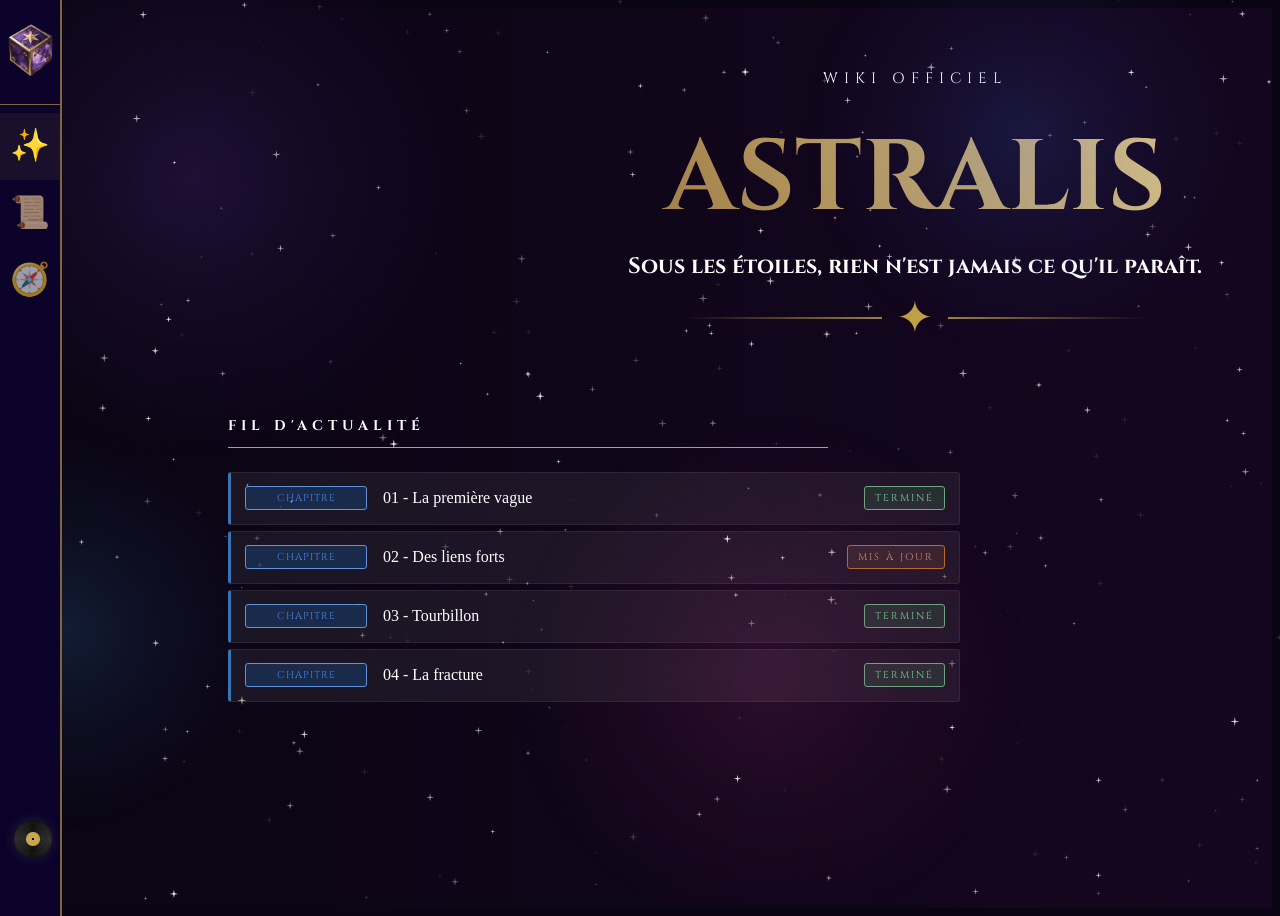
==== commit 2d83d1e2: "Reglage Mobile" ====
--- a/accueil.html
+++ b/accueil.html
@@ -59,7 +59,7 @@
   <div class="actu-item">
     <span class="actu-type chapitre">Chapitre</span>
     <span class="actu-nom">01 - La première vague</span>
-    <span class="actu-statut maj">Mise à jour</span>
+    <span class="actu-statut termine">Terminé</span>
   </div>
   </a>
 
@@ -67,7 +67,7 @@
   <div class="actu-item">
     <span class="actu-type chapitre">Chapitre</span>
     <span class="actu-nom">02 - Des liens forts</span>
-    <span class="actu-statut termine">Terminé</span>
+    <span class="actu-statut maj">Mis à jour</span>
   </div>
   </a>
 
@@ -83,7 +83,7 @@
   <div class="actu-item">
     <span class="actu-type chapitre">Chapitre</span>
     <span class="actu-nom">04 - La fracture</span>
-    <span class="actu-statut preparation">En cours</span>
+    <span class="actu-statut termine">Terminé</span>
   </div>
   </a>
 
--- a/style.css
+++ b/style.css
@@ -1,12 +1,16 @@
 html {
-  background: #0a0513;          /* même couleur que ton body : plus de blanc derrière */
+  background: #0a0513;
   overflow-x: clip;
   overscroll-behavior: none;
+  -webkit-tap-highlight-color: rgba(0, 0, 0, 0) !important;
+  -webkit-touch-callout: none;
 }
 body {
   overflow-x: clip;
   max-width: 100%;
-  touch-action: pan-y;          /* seul le scroll vertical est autorisé au doigt */
+  touch-action: pan-y;          
+  -webkit-tap-highlight-color: rgba(0, 0, 0, 0) !important;
+  -webkit-touch-callout: none;
 }
 
 /* Fondu entrée accueil */
@@ -39,6 +43,188 @@
     height: 100%;
     z-index: 0;
     pointer-events: none;
+}
+
+/*musique */
+
+.musique-panneau {
+  display: flex;
+  flex-direction: column;
+  align-items: center;
+  box-sizing: border-box;
+  white-space: normal;
+}
+
+/* Le vinyle */
+.vinyle {
+  flex-shrink: 0;
+  width: 110px;
+  height: 110px;
+  border-radius: 50%;
+  display: flex;
+  align-items: center;
+  justify-content: center;
+  background:
+    radial-gradient(circle,
+      transparent 0 24%, rgba(255,255,255,0.07) 25%, transparent 27%,
+      transparent 40%, rgba(255,255,255,0.06) 41%, transparent 43%,
+      transparent 56%, rgba(255,255,255,0.06) 57%, transparent 59%),
+    conic-gradient(#111, #2c2c2c, #111, #2c2c2c, #111);
+  box-shadow: 0 0 14px rgba(0, 0, 0, 0.6), 0 0 12px rgba(183, 156, 255, 0.25);
+  animation: vinyle-tour 4s linear infinite;
+  animation-play-state: paused;
+}
+.vinyle.tourne {
+  animation-play-state: running;
+}
+.vinyle-etiquette {
+  width: 36%;
+  height: 36%;
+  border-radius: 50%;
+  background: radial-gradient(circle, #0a0519 0 8%, #c9a84c 9% 100%);
+}
+@keyframes vinyle-tour {
+  to { transform: rotate(360deg); }
+}
+
+/* Titre et boutons */
+.musique-titre {
+  margin: 10px 0 0;
+  font-family: 'Cinzel', serif;
+  font-size: 1.2rem;
+  letter-spacing: 0.06em;
+  text-align: center;
+  color: #b584d1;
+}
+.musique-controles {
+  display: flex;
+  gap: 8px;
+  margin-top: 10px;
+}
+.m-btn {
+  width: 34px;
+  height: 34px;
+  border-radius: 50%;
+  border: 1px solid #c9a84c00;
+  background: rgba(10, 5, 25, 0);
+  color: #ccc4ae;
+  font-size: 1.4rem;
+  cursor: pointer;
+  transition: color 0.3s, background 0.3s, box-shadow 0.3s;
+  -webkit-tap-highlight-color: transparent;
+}
+
+/* Barre de volume dorée */
+.musique-volume {
+  -webkit-appearance: none;
+  appearance: none;
+  width: 100%;
+  height: 14px;
+  margin-top: 10px;
+  background: transparent;
+  cursor: pointer;
+  --v: 35%;
+}
+.musique-volume::-webkit-slider-runnable-track {
+  height: 4px;
+  border-radius: 4px;
+  background: linear-gradient(to right,
+    #c9a84c var(--v), rgba(255, 255, 255, 0.15) var(--v));
+}
+.musique-volume::-moz-range-track {
+  height: 4px;
+  border-radius: 4px;
+  background: linear-gradient(to right,
+    #c9a84c var(--v), rgba(255, 255, 255, 0.15) var(--v));
+}
+.musique-volume::-webkit-slider-thumb {
+  -webkit-appearance: none;
+  width: 14px;
+  height: 14px;
+  margin-top: -5px;
+  border-radius: 50%;
+  background: #e8d8a0;
+  border: 2px solid #c9a84c;
+  box-shadow: 0 0 8px rgba(201, 168, 76, 0.6);
+}
+.musique-volume::-moz-range-thumb {
+  width: 10px;
+  height: 10px;
+  border-radius: 50%;
+  background: #e8d8a0;
+  border: 2px solid #c9a84c;
+  box-shadow: 0 0 8px rgba(201, 168, 76, 0.6);
+}
+
+
+@media (min-width: 769px) {
+  
+  .musique-panneau {
+    align-self: stretch;
+    margin: auto 0 60px 50px;   
+    padding: 0 0 0 6px;     
+  }
+
+  .musique-panneau .vinyle {
+    width: 38px;
+    height: 38px;
+    transition: width 0.32s cubic-bezier(.4,0,.2,1), height 0.32s cubic-bezier(.4,0,.2,1);
+    -webkit-tap-highlight-color: transparent;
+  }
+
+  .musique-titre,
+  .musique-controles,
+  .musique-volume {
+    max-height: 0;
+    margin-top: 0;
+    opacity: 0;
+    overflow: hidden;
+    pointer-events: none;
+    transition: max-height 0.32s, margin-top 0.32s, opacity 0.2s;
+  }
+  .musique-volume {
+    width: calc(100% - 40px);
+  }
+
+  .sidebar:hover .musique-panneau .vinyle {
+    width: 110px;
+    height: 110px;
+  }
+  .sidebar:hover .musique-titre {
+    max-height: 40px;
+    margin-top: 25px;
+    opacity: 1;
+    pointer-events: auto;
+  }
+  .sidebar:hover .musique-controles {
+    max-height: 40px;
+    margin-top: 12px;
+    opacity: 1;
+    pointer-events: auto;
+  }
+  .sidebar:hover .musique-volume {
+    max-height: 14px;
+    margin-top: 14px;
+    opacity: 1;
+    pointer-events: auto;
+  }
+}
+
+@media (max-width: 768px) {
+  .musique-panneau {
+    position: fixed;
+    left: 12px;
+    bottom: 92px;
+    width: 160px;
+    padding: 12px 10px;
+    background: rgba(10, 5, 25, 0.92);
+    border: 1px solid rgba(201, 168, 76, 0.5);
+    border-radius: 16px;
+  }
+  .vinyle {
+    width: 80px;
+    height: 80px;
+  }
 }
 
 .header {
@@ -145,12 +331,12 @@
 }
 
 .sidebar-icon {
-  font-size: 32px;
-  min-width: 32px;
+  font-size: 32px;   
+  min-width: 32px;  
   text-align: center;
   flex-shrink: 0;
 }
-/* Logo Dé */
+
 .sidebar-logo {
   display: flex;
   align-items: center;
@@ -590,32 +776,70 @@
   font-style: italic;
   color: #8fb4e3;
 }
-
-.chapitre-nav {
-  margin-top: 80px;
-  padding-top: 50px;
-  border-top: 1px solid #c9a84c33;
-  display: flex;
-  justify-content: center;
-  padding-bottom: 60px;
-}
+/* Legende */ 
+.legende {
+  font-family:'Cinzel', serif;
+  position: fixed; 
+  top: 30px;
+  right: 30px;
+  padding: 8px 85px;
+  font-size: 1.1rem;
+  line-height: 1.6;
+  background: rgba(10, 10, 30, 0.75);
+  backdrop-filter: blur(4px);
+  border: 1px solid #c9a84c52;
+  border-radius: 8px;
+  z-index: 100;
+}
+.legende p {
+  margin: 0;
+}
+.legende-titre {
+  font-weight: bold;
+  margin-bottom: 4px !important;
+  color: #c9a84c;
+  font-size: 1.75rem;
+}
+.legende .l-conte    { color: #9ccae9; }
+.legende .l-reve     { color: #e99ccd; }
+.legende .l-dialogue { color: #d6d6d6; }
+.legende .l-recit    { color: #d3c4a0; }
+
+.pastille {
+  display: inline-block;
+  width: 15px;
+  height: 15px;
+  border-radius: 20%;
+  margin-right: 6px;
+}
+.p-conte    { background: #6fa8ff; }
+.p-reve     { background: #ff8ac8; }
+.p-dialogue { background: #ffffff; }
+.p-recit    { background: #d3c4a0; }
+
 
 .chapitre-retour {
-  font-family: 'Cinzel', serif;
-  font-size: 0.85rem;
+  position: fixed;
+  bottom: 125px;
+  left: 1650px;
+  z-index: 150;
+  font-family: 'Cinzel', serif;
+  font-size: 1rem;
   color: #c9a84c;
   text-decoration: none;
-  letter-spacing: 0.1em;
+  letter-spacing: 0.08em;
+  background: rgba(10, 5, 25, 0.85);
+  backdrop-filter: blur(4px);
   transition: color 0.3s, background 0.3s, box-shadow 0.3s;
   border: 1px solid #c9a84c;
   border-radius: 50px;
-  padding: 10px 28px;
+  padding: 10px 20px;
 }
 
 .chapitre-retour:hover {
-  color: #1a0f2e;
-  background: #c9a84c;
-  box-shadow: 0 0 14px rgba(201, 168, 76, 0.4);
+  color: #faf8f8;
+  background: #66510e;
+  box-shadow: 0 0 14px rgb(238, 208, 76);
 }
 
 /* Marque-pages */
@@ -637,26 +861,55 @@
 
 .marquepage-btn {
   font-family: 'Cinzel', serif;
-  font-size: 0.75rem;
+  font-size: 0.85rem;
   letter-spacing: 0.08em;
-  color: #c9a84c;
-  background: rgba(10, 5, 25, 0.85);
+  color: #7ec779;
+  background: rgb(0, 0, 0);
   backdrop-filter: blur(4px);
-  border: 1px solid #c9a84c;
+  border: 1px solid #225c2b;
   border-radius: 50px;
   padding: 10px 20px;
   cursor: pointer;
   transition: color 0.3s, background 0.3s, box-shadow 0.3s;
 }
-
 .marquepage-btn:hover {
-  color: #1a0f2e;
-  background: #c9a84c;
-  box-shadow: 0 0 14px rgba(201, 168, 76, 0.4);
-}
-
-.marquepage-effacer {
-  padding: 10px 14px;
+  color: #fffdfd;
+  background: #093509;
+  box-shadow: 0 0 14px rgb(120, 221, 100);
+}
+.delete-marquepage-btn {
+  font-size: 0.85rem;
+  color: #9c0e0e;
+  background: rgb(0, 0, 0);
+  backdrop-filter: blur(4px);
+  border: 1px solid #9c0e0e;
+  border-radius: 50px;
+  padding: 10px 20px;
+  cursor: pointer;
+  transition: color 0.3s, background 0.3s, box-shadow 0.3s;
+}
+.delete-marquepage-btn:hover {
+  color: #faf8f8;
+  background: #640303;
+  box-shadow: 0 0 14px rgb(255, 67, 67);
+}
+.reprendre-marquepage-btn {
+  font-family: 'Cinzel', serif;
+  font-size: 0.85rem;
+  letter-spacing: 0.08em;
+  color: #7ea4d6;
+  background: rgb(0, 0, 0);
+  backdrop-filter: blur(4px);
+  border: 1px solid #4c7ec9;
+  border-radius: 50px;
+  padding: 10px 20px;
+  cursor: pointer;
+  transition: color 0.3s, background 0.3s, box-shadow 0.3s;
+}
+.reprendre-marquepage-btn:hover {
+  color: #faf8f8;
+  background: #061a5a;
+  box-shadow: 0 0 14px rgb(55, 83, 209);
 }
 
 .marquepage-ruban {
@@ -667,7 +920,18 @@
   line-height: 1;
   transform: translateY(-50%);
   pointer-events: none;
-  filter: drop-shadow(0 0 6px rgba(201, 168, 76, 0.7));
+  filter: drop-shadow(0 0 6px rgb(157, 73, 212));
+}
+.marquepage-bar > .marquepage-btn {
+  order: 1;
+}
+.marquepage-bar > .marquepage-reprise {
+  order: 2;
+}
+.marquepage-bar > .chapitre-retour {
+  position: static;
+  order: 0;
+  margin: 0;
 }
 
 .marquepage-toast {
@@ -928,4 +1192,152 @@
     font-size: 1.10rem;
     line-height: 1.8;
   }
+
+  /*Musiques*/
+  .musique-panneau {
+    position: fixed;
+    left: 12px;
+    bottom: 92px;
+    width: 56px;
+    padding: 8px;
+    border-radius: 28px;
+    background: rgba(10, 5, 25, 0.92);
+    border: 1px solid rgba(201, 168, 76, 0.5);
+    transition: width 0.32s cubic-bezier(.4,0,.2,1),
+                padding 0.32s, border-radius 0.32s;
+    z-index: 210;
+  }
+  .musique-panneau .vinyle {
+    width: 38px;
+    height: 38px;
+    cursor: pointer;
+    transition: width 0.32s cubic-bezier(.4,0,.2,1),
+                height 0.32s cubic-bezier(.4,0,.2,1);
+  }
+  .musique-titre,
+  .musique-controles,
+  .musique-volume {
+    max-height: 0;
+    margin-top: 0;
+    opacity: 0;
+    overflow: hidden;
+    pointer-events: none;
+    transition: max-height 0.32s, margin-top 0.32s, opacity 0.2s;
+  }
+
+  /* Ouvert : au toucher */
+  .musique-panneau.ouvert {
+    width: 160px;
+    padding: 12px 10px;
+    border-radius: 16px;
+  }
+  .musique-panneau.ouvert .vinyle {
+    width: 80px;
+    height: 80px;
+  }
+  .musique-panneau.ouvert .musique-titre {
+    max-height: 60px;
+    margin-top: 10px;
+    opacity: 1;
+    pointer-events: auto;
+  }
+  .musique-panneau.ouvert .musique-controles {
+    max-height: 40px;
+    margin-top: 10px;
+    opacity: 1;
+    pointer-events: auto;
+  }
+  .musique-panneau.ouvert .musique-volume {
+    max-height: 14px;
+    margin-top: 10px;
+    opacity: 1;
+    pointer-events: auto;
+  }
+
+  /* Page chapitre */
+  .chapitre-wrapper {
+    margin: 10px 0 0;
+    padding: 0 12px 140px;
+    max-width: none;
+    width: 100%;
+    box-sizing: border-box;
+    min-height: 0;
+  }
+
+  .chapitre-header {
+    margin-bottom: 30px;
+  }
+  .chapitre-label {
+    font-size: 0.7rem;
+    letter-spacing: 0.2em;
+  }
+  .chapitre-title {
+    font-size: 1.6rem;
+    margin-bottom: 16px;
+  }
+
+  .chapitre-content {
+    padding: 22px 16px 1px 13px;
+    border-radius: 20px;
+    margin-bottom: 40px;
+  }
+
+  .chapitre-content p,
+  .dialogue-block p,
+  .dialogue-reve-block p,
+  .reve-block p,
+  .dialogue-conte-block p,
+  .conte-block p {
+    font-size: 1.1rem;
+    line-height: 1.8;
+    margin-bottom: 20px;
+  }
+  .dialogue-block,
+  .dialogue-reve-block {
+    padding-left: 12px;
+    margin: 22px 0;
+  }
+
+  .legende {
+    padding: 10px 16px;
+    font-size: 0.85rem;
+    line-height: 1.6;
+    position: static !important;
+    right: auto !important;
+    width: fit-content;
+    margin: 0 0 80px auto;
+    z-index: auto;
+  }
+
+  .legende-titre {
+    font-size: 1.35rem;
+  }
+  .pastille {
+    width: 14px;
+    height: 14px;
+    margin-right: 7px;
+  }
+
+
+  .marquepage-bar {
+    gap: 6px;
+  }
+  .chapitre-retour {
+    font-size: 0.7rem;
+    padding: 7px 14px;
+  }
+  .marquepage-btn,
+  .reprendre-marquepage-btn,
+  .delete-marquepage-btn {
+    font-size: 0.65rem;
+    padding: 7px 12px;
+  }
+  .marquepage-ruban {
+    left: -13px;
+    font-size: 1.1rem;
+  }
+  .sidebar-icon {
+    font-size: 22px;
+  }
+
 }
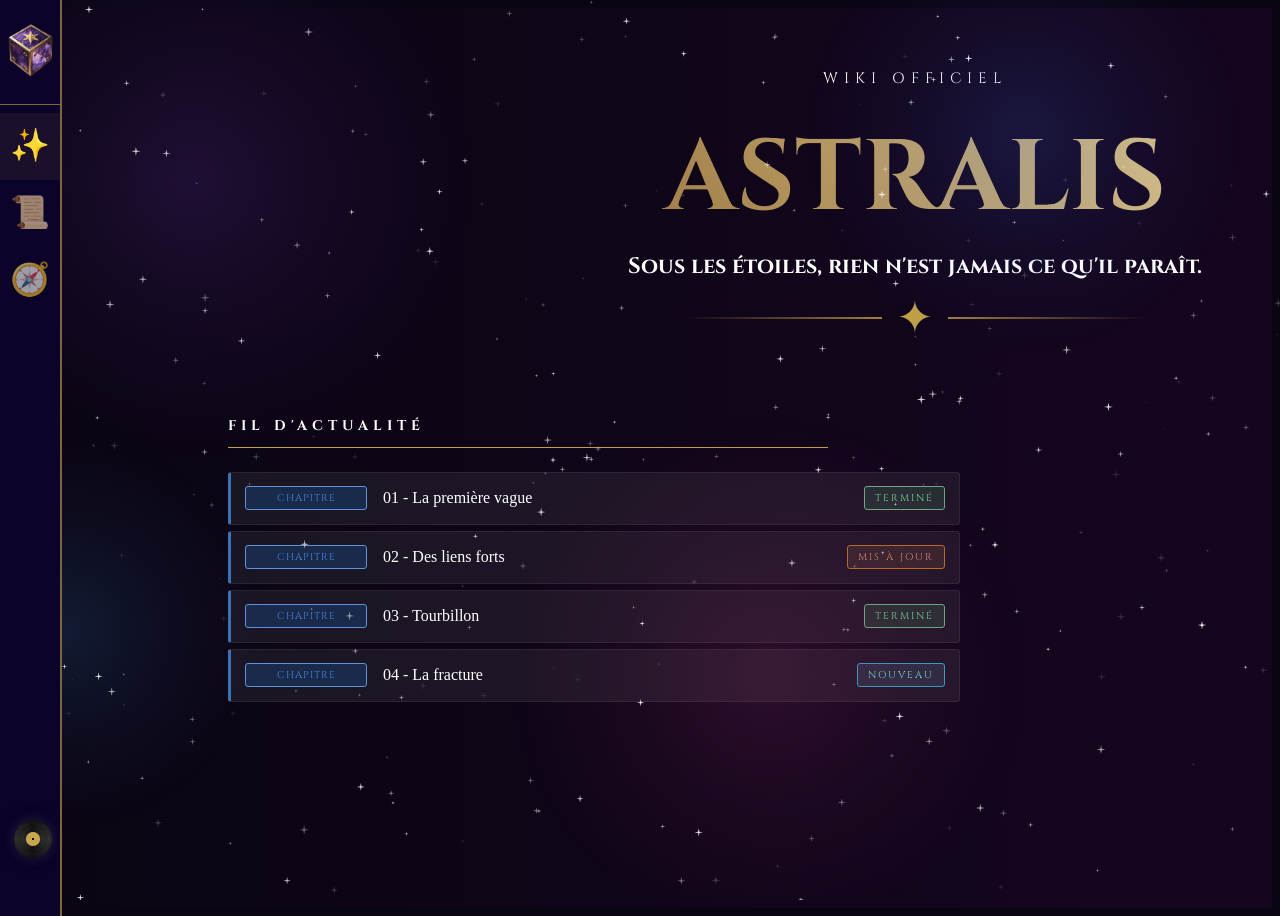
==== commit ed2a693c: "nouveau" ====
--- a/accueil.html
+++ b/accueil.html
@@ -83,7 +83,7 @@
   <div class="actu-item">
     <span class="actu-type chapitre">Chapitre</span>
     <span class="actu-nom">04 - La fracture</span>
-    <span class="actu-statut termine">Terminé</span>
+    <span class="actu-statut nouveau">Nouveau</span>
   </div>
   </a>
 
--- a/style.css
+++ b/style.css
@@ -1257,7 +1257,7 @@
   /* Page chapitre */
   .chapitre-wrapper {
     margin: 10px 0 0;
-    padding: 0 12px 140px;
+    padding: 0 8px 140px;
     max-width: none;
     width: 100%;
     box-sizing: border-box;
@@ -1277,10 +1277,10 @@
   }
 
   .chapitre-content {
-    padding: 22px 16px 1px 13px;
-    border-radius: 20px;
-    margin-bottom: 40px;
-  }
+  padding: 28px 22px 10px 20px;
+  border-radius: 20px;
+  margin-bottom: 40px;
+}
 
   .chapitre-content p,
   .dialogue-block p,
@@ -1288,15 +1288,15 @@
   .reve-block p,
   .dialogue-conte-block p,
   .conte-block p {
-    font-size: 1.1rem;
-    line-height: 1.8;
-    margin-bottom: 20px;
-  }
-  .dialogue-block,
-  .dialogue-reve-block {
-    padding-left: 12px;
-    margin: 22px 0;
-  }
+  font-size: 1.1rem;
+  line-height: 1.95;
+  margin-bottom: 26px;
+}
+.dialogue-block,
+.dialogue-reve-block {
+  padding-left: 16px;
+  margin: 28px 0;
+}
 
   .legende {
     padding: 10px 16px;
